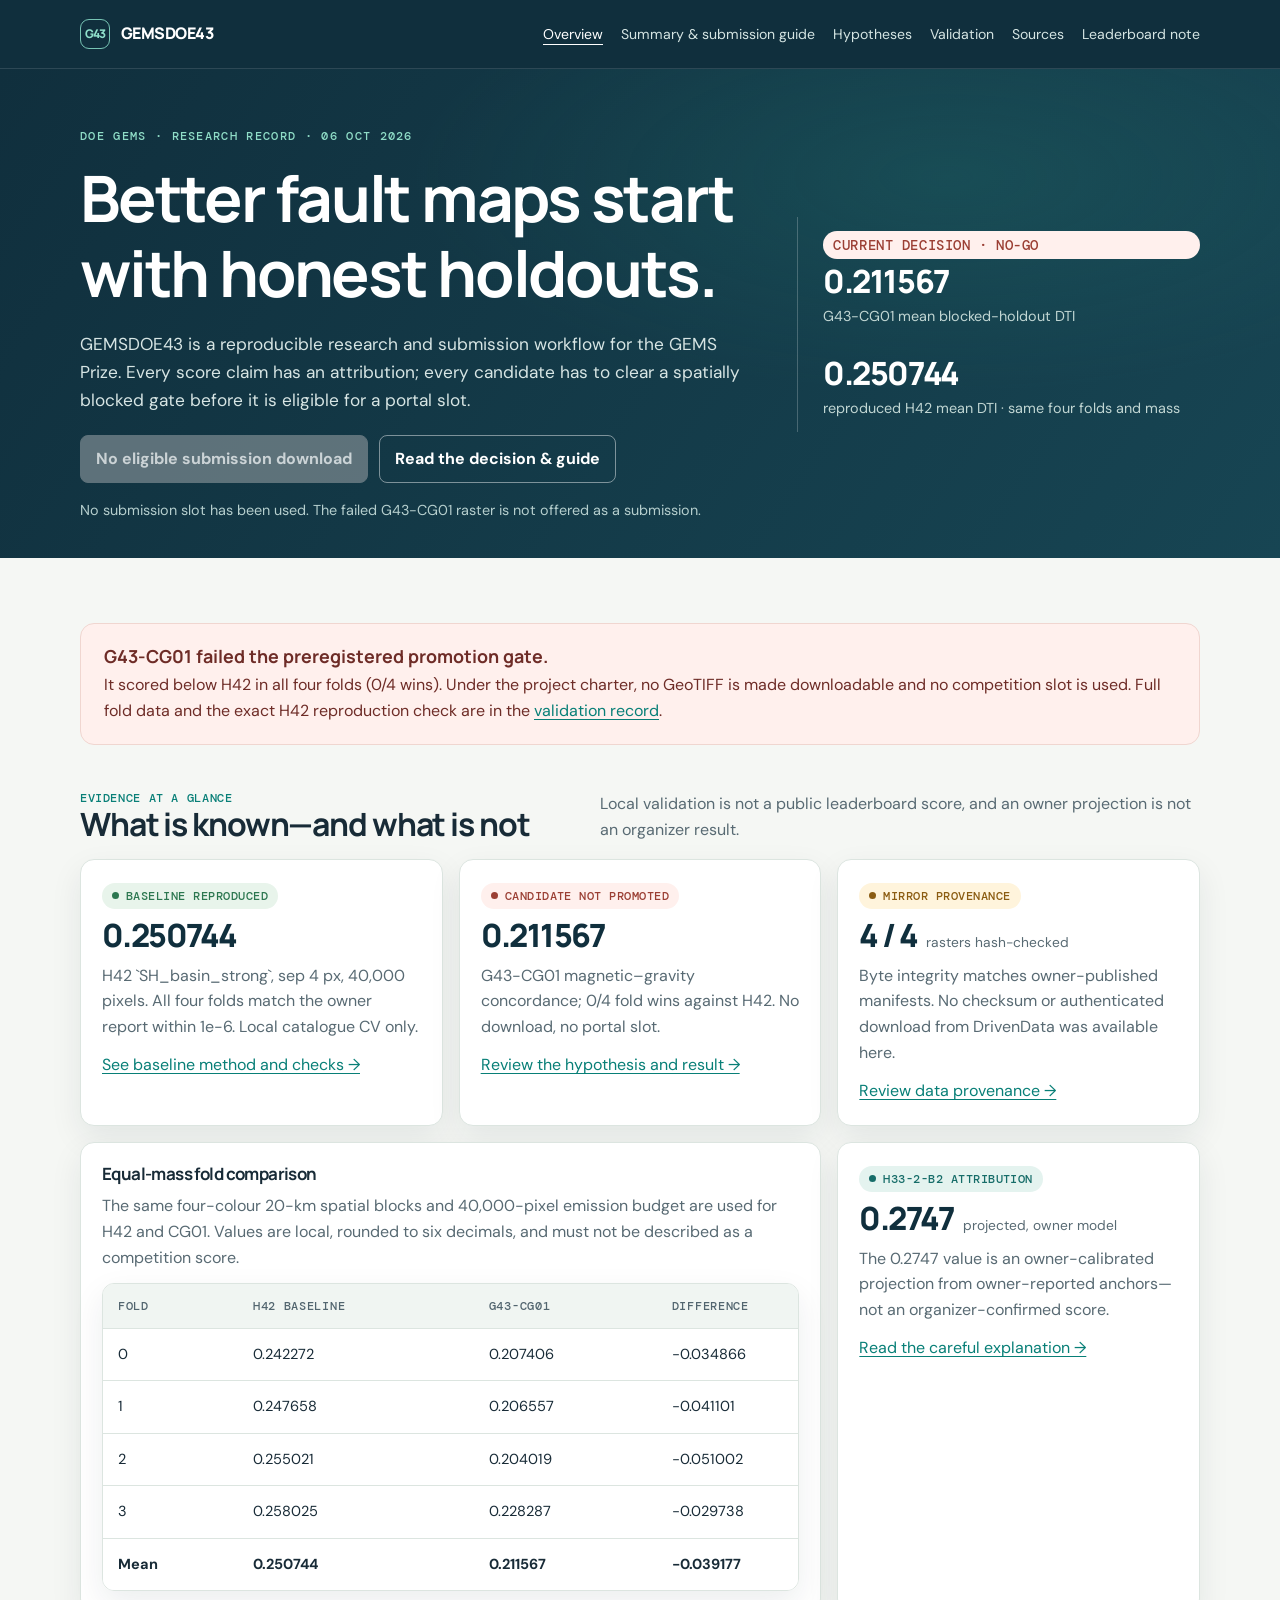
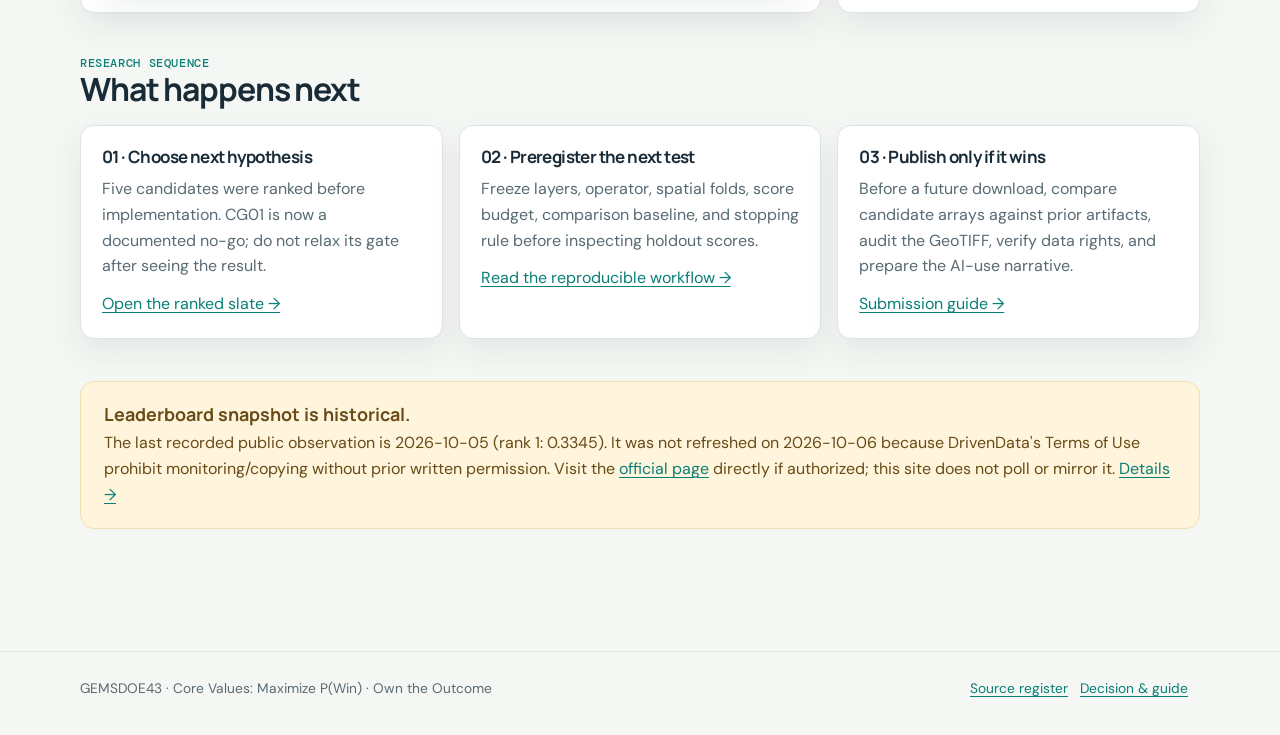
==== index.html @ 2891a9ba "Establish auditable GEMS research workflow and no-go validation Co-authored-by: arena-agent <2970537" ====
<!doctype html>
<html lang="en">
<head>
  <meta charset="utf-8">
  <meta name="viewport" content="width=device-width, initial-scale=1">
  <meta http-equiv="refresh" content="0; url=docs/index.html">
  <link rel="canonical" href="docs/index.html">
  <title>GEMSDOE43 · project site</title>
  <script>window.location.replace(new URL("docs/index.html", window.location.href));</script>
</head>
<body>
  <main style="font: 16px/1.6 system-ui, sans-serif; max-width: 48rem; margin: 12vh auto; padding: 1.5rem;">
    <h1>GEMSDOE43 research site</h1>
    <p>The project site is loading. If you are not redirected, <a href="docs/index.html">open the overview and current no-go decision</a>.</p>
  </main>
</body>
</html>
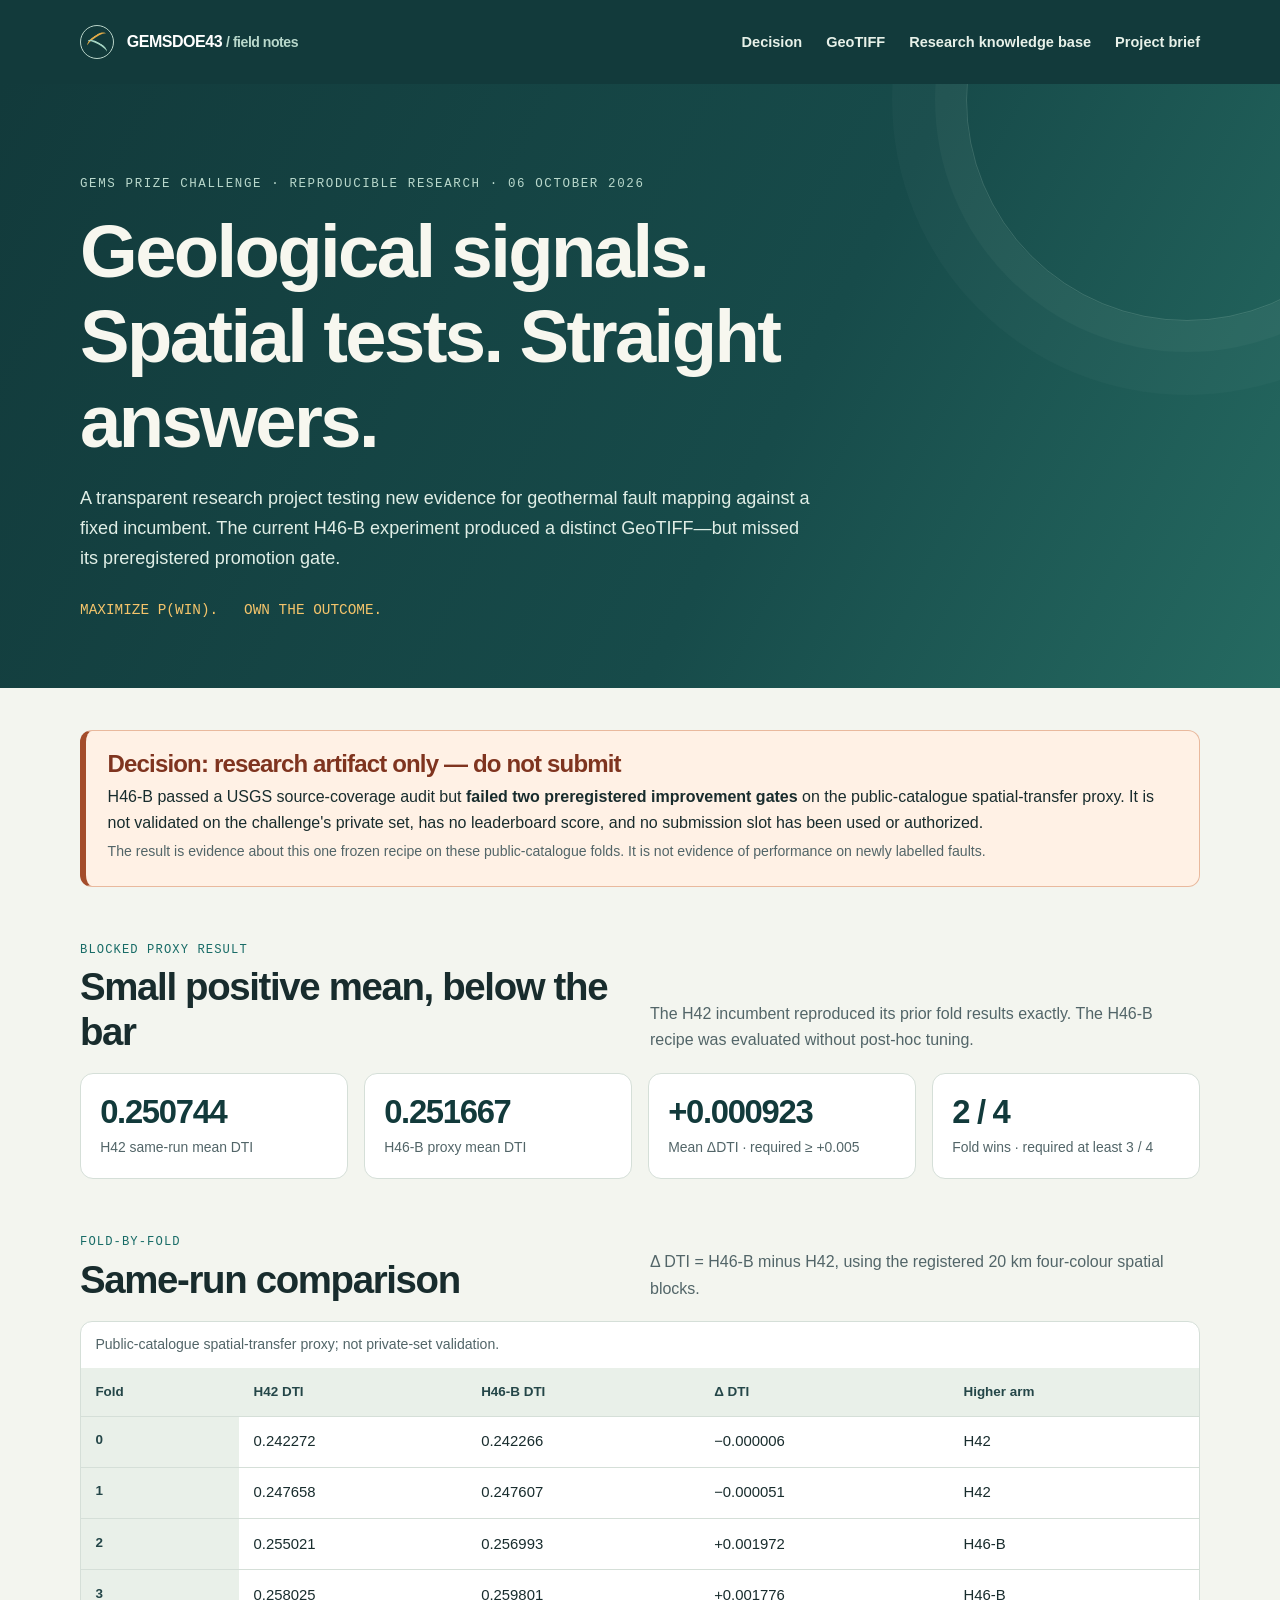
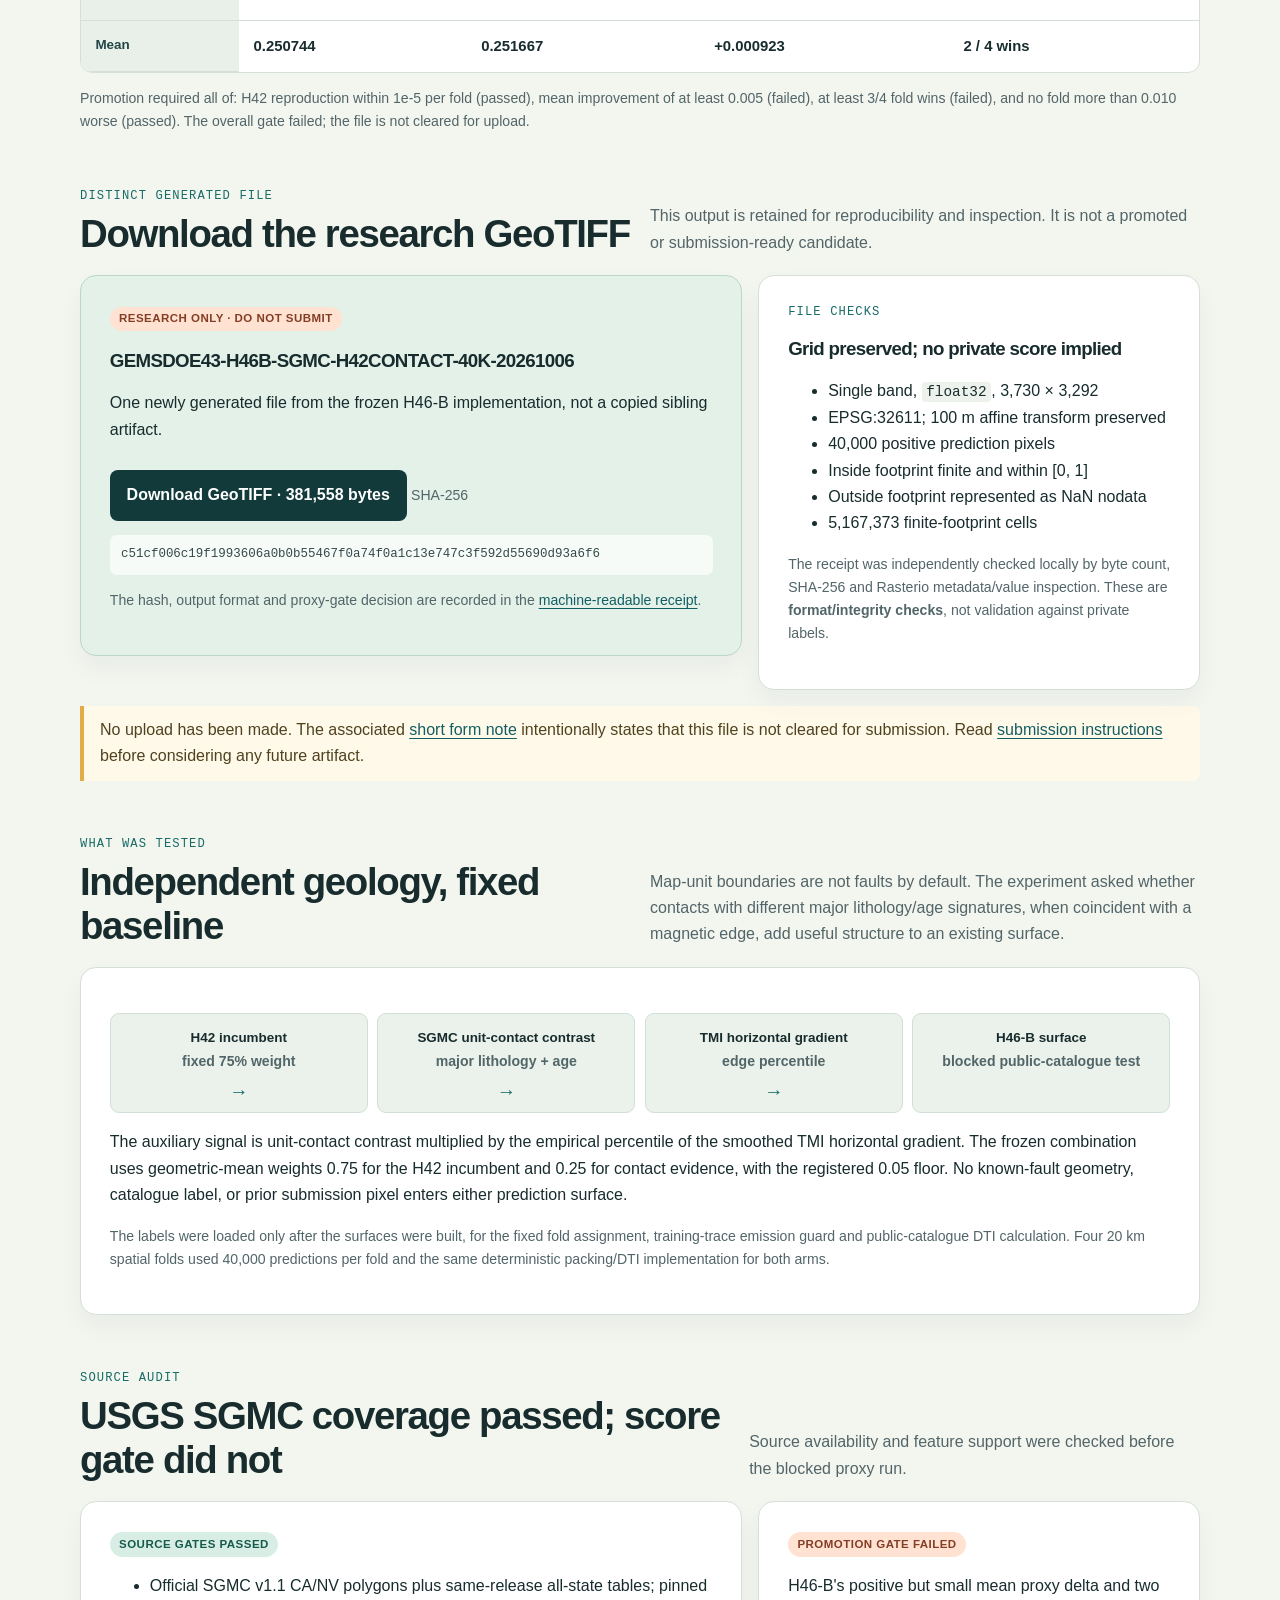
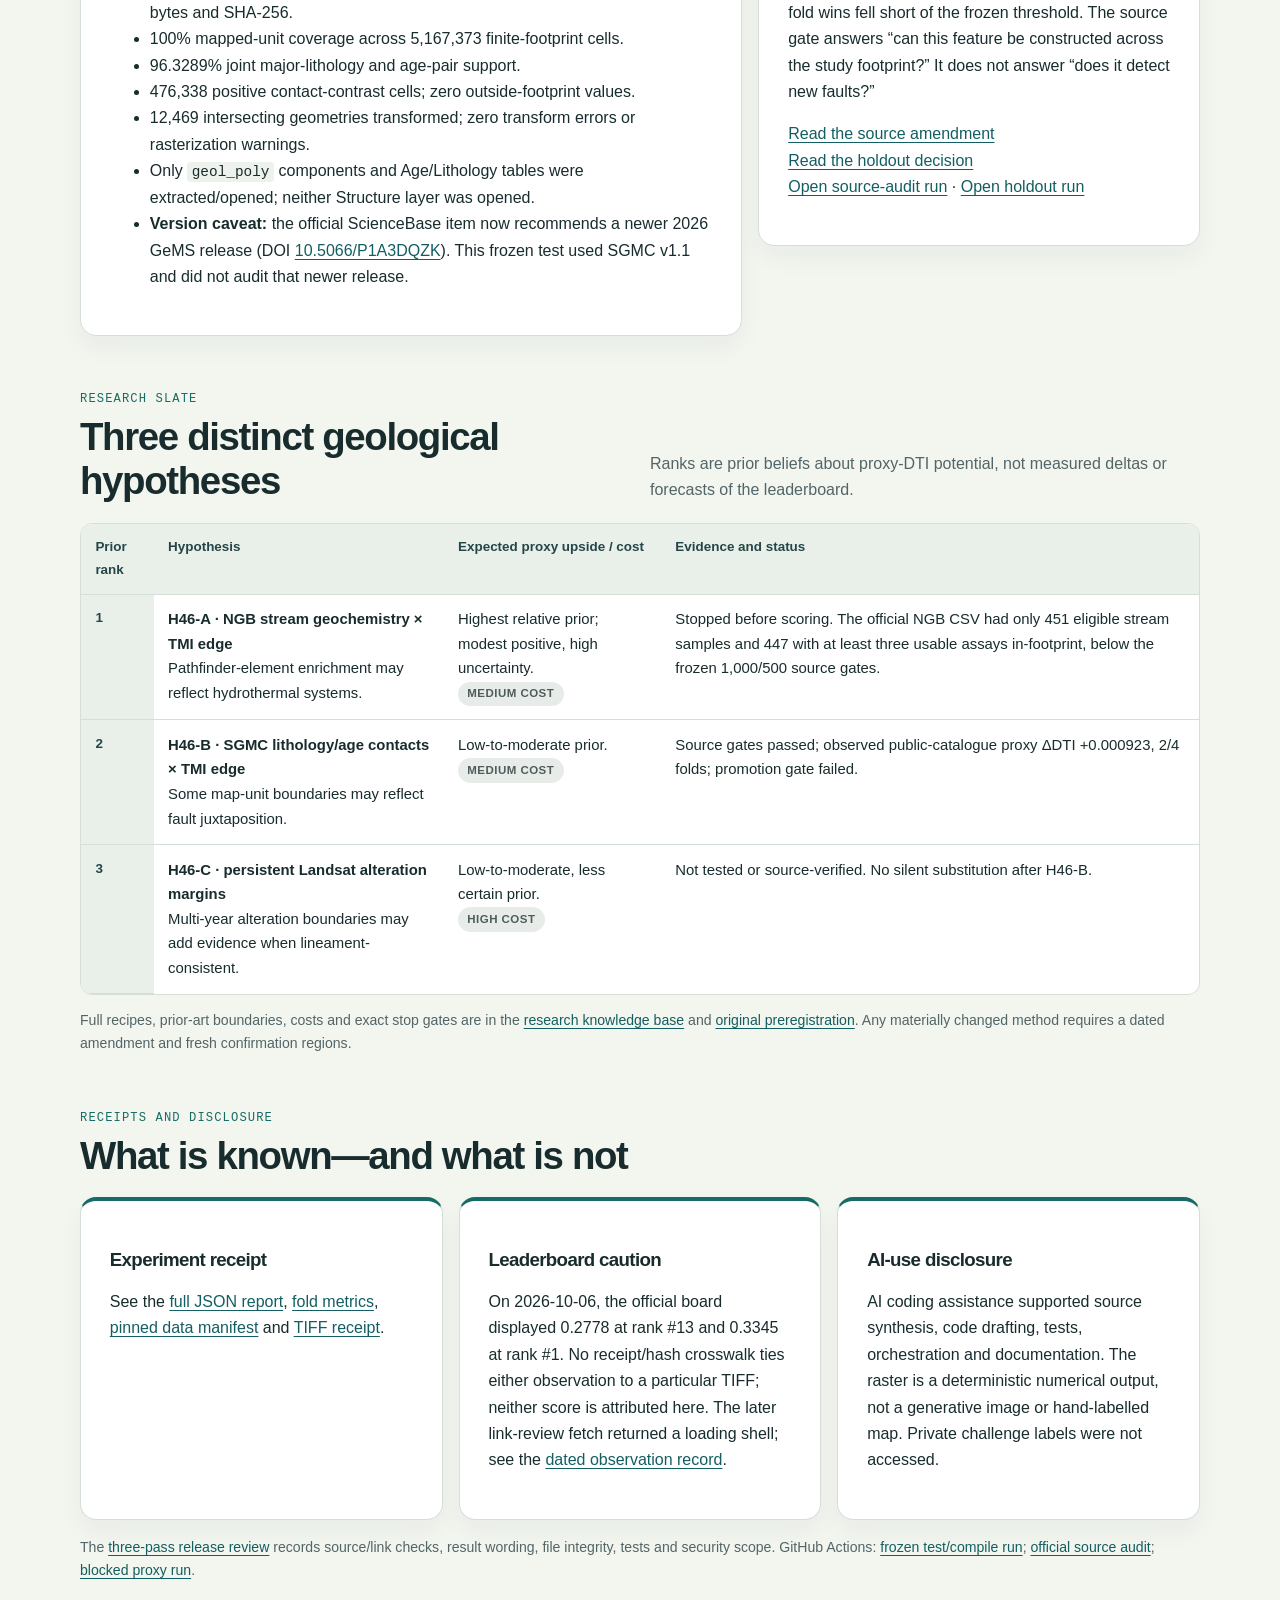
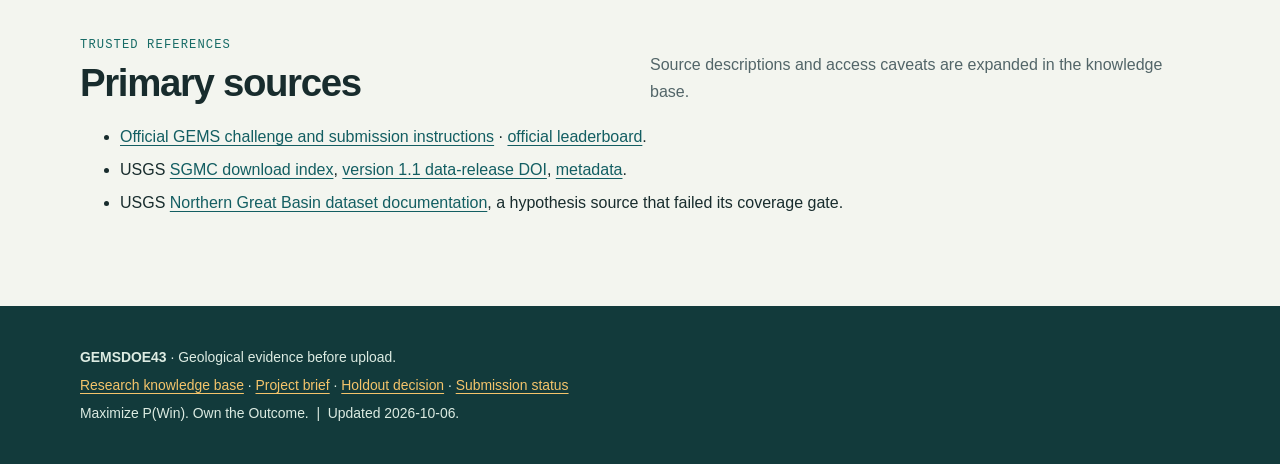
==== commit 48c491a2: "Publish H46-B research site and no-promotion decision Co-authored-by: arena-agent <297053741+arena-a" ====
--- a/index.html
+++ b/index.html
@@ -3,15 +3,192 @@
 <head>
   <meta charset="utf-8">
   <meta name="viewport" content="width=device-width, initial-scale=1">
-  <meta http-equiv="refresh" content="0; url=docs/index.html">
-  <link rel="canonical" href="docs/index.html">
-  <title>GEMSDOE43 · project site</title>
-  <script>window.location.replace(new URL("docs/index.html", window.location.href));</script>
+  <meta name="description" content="Reproducible geological fault-mapping research for the GEMS Prize Challenge: ranked hypotheses, official-source audits, a spatially blocked H46-B proxy result, and a research-only GeoTIFF.">
+  <meta name="theme-color" content="#123a3b">
+  <title>GEMSDOE43 — geology, evidence, and honest validation</title>
+  <link rel="stylesheet" href="assets/site.css">
 </head>
 <body>
-  <main style="font: 16px/1.6 system-ui, sans-serif; max-width: 48rem; margin: 12vh auto; padding: 1.5rem;">
-    <h1>GEMSDOE43 research site</h1>
-    <p>The project site is loading. If you are not redirected, <a href="docs/index.html">open the overview and current no-go decision</a>.</p>
+  <a class="skip-link" href="#main">Skip to content</a>
+  <header class="site-header">
+    <div class="header-inner">
+      <a class="brand" href="index.html" aria-label="GEMSDOE43 home"><span class="brand-mark" aria-hidden="true"></span><span>GEMSDOE43 <span class="small" style="color:#b9d8cc">/ field notes</span></span></a>
+      <nav class="nav" aria-label="Main navigation">
+        <a href="#decision">Decision</a>
+        <a href="#artifact">GeoTIFF</a>
+        <a href="knowledge-base.html">Research knowledge base</a>
+        <a href="https://github.com/buffedlizard55-lab/GEMSDOE43/blob/main/README.md">Project brief</a>
+      </nav>
+    </div>
+  </header>
+
+  <section class="hero">
+    <div class="container">
+      <div class="eyebrow">GEMS Prize Challenge · reproducible research · 06 October 2026</div>
+      <h1>Geological signals.<br>Spatial tests. Straight answers.</h1>
+      <p>A transparent research project testing new evidence for geothermal fault mapping against a fixed incumbent. The current H46-B experiment produced a distinct GeoTIFF—but missed its preregistered promotion gate.</p>
+      <p class="tagline">MAXIMIZE P(WIN). &nbsp; OWN THE OUTCOME.</p>
+    </div>
+  </section>
+
+  <main id="main" class="container">
+    <section id="decision" aria-labelledby="decision-title">
+      <div class="alert">
+        <h2 id="decision-title">Decision: research artifact only — do not submit</h2>
+        <p>H46-B passed a USGS source-coverage audit but <strong>failed two preregistered improvement gates</strong> on the public-catalogue spatial-transfer proxy. It is not validated on the challenge's private set, has no leaderboard score, and no submission slot has been used or authorized.</p>
+        <p class="small">The result is evidence about this one frozen recipe on these public-catalogue folds. It is not evidence of performance on newly labelled faults.</p>
+      </div>
+
+      <div class="section-heading">
+        <div><div class="kicker">Blocked proxy result</div><h2>Small positive mean, below the bar</h2></div>
+        <p>The H42 incumbent reproduced its prior fold results exactly. The H46-B recipe was evaluated without post-hoc tuning.</p>
+      </div>
+      <div class="grid metrics" aria-label="Experiment summary metrics">
+        <div class="metric"><strong>0.250744</strong><span>H42 same-run mean DTI</span></div>
+        <div class="metric"><strong>0.251667</strong><span>H46-B proxy mean DTI</span></div>
+        <div class="metric"><strong>+0.000923</strong><span>Mean ΔDTI · required ≥ +0.005</span></div>
+        <div class="metric"><strong>2 / 4</strong><span>Fold wins · required at least 3 / 4</span></div>
+      </div>
+
+      <div class="section-heading">
+        <div><div class="kicker">Fold-by-fold</div><h2>Same-run comparison</h2></div>
+        <p>Δ DTI = H46-B minus H42, using the registered 20 km four-colour spatial blocks.</p>
+      </div>
+      <div class="table-wrap">
+        <table>
+          <caption class="small" style="text-align:left;padding:.7rem .9rem">Public-catalogue spatial-transfer proxy; not private-set validation.</caption>
+          <thead><tr><th scope="col">Fold</th><th scope="col">H42 DTI</th><th scope="col">H46-B DTI</th><th scope="col">Δ DTI</th><th scope="col">Higher arm</th></tr></thead>
+          <tbody>
+            <tr><th scope="row">0</th><td>0.242272</td><td>0.242266</td><td>−0.000006</td><td>H42</td></tr>
+            <tr><th scope="row">1</th><td>0.247658</td><td>0.247607</td><td>−0.000051</td><td>H42</td></tr>
+            <tr><th scope="row">2</th><td>0.255021</td><td>0.256993</td><td>+0.001972</td><td>H46-B</td></tr>
+            <tr><th scope="row">3</th><td>0.258025</td><td>0.259801</td><td>+0.001776</td><td>H46-B</td></tr>
+            <tr><th scope="row">Mean</th><td><strong>0.250744</strong></td><td><strong>0.251667</strong></td><td><strong>+0.000923</strong></td><td><strong>2 / 4 wins</strong></td></tr>
+          </tbody>
+        </table>
+      </div>
+      <p class="small">Promotion required all of: H42 reproduction within 1e-5 per fold (passed), mean improvement of at least 0.005 (failed), at least 3/4 fold wins (failed), and no fold more than 0.010 worse (passed). The overall gate failed; the file is not cleared for upload.</p>
+    </section>
+
+    <section id="artifact" aria-labelledby="artifact-title">
+      <div class="section-heading">
+        <div><div class="kicker">Distinct generated file</div><h2 id="artifact-title">Download the research GeoTIFF</h2></div>
+        <p>This output is retained for reproducibility and inspection. It is not a promoted or submission-ready candidate.</p>
+      </div>
+      <div class="grid two-col">
+        <div class="panel download-card">
+          <div class="pill pill-stop">Research only · do not submit</div>
+          <h3>GEMSDOE43-H46B-SGMC-H42CONTACT-40K-20261006</h3>
+          <p>One newly generated file from the frozen H46-B implementation, not a copied sibling artifact.</p>
+          <a class="download-button" href="docs/downloads/GEMSDOE43-H46B-SGMC-H42CONTACT-40K-20261006.tif" download>Download GeoTIFF · 381,558 bytes</a>
+          <span class="small">SHA-256</span>
+          <code class="hash">c51cf006c19f1993606a0b0b55467f0a74f0a1c13e747c3f592d55690d93a6f6</code>
+          <p class="small">The hash, output format and proxy-gate decision are recorded in the <a href="evidence/h46b/submission_receipt.json">machine-readable receipt</a>.</p>
+        </div>
+        <div class="panel">
+          <div class="kicker">File checks</div>
+          <h3>Grid preserved; no private score implied</h3>
+          <ul>
+            <li>Single band, <code>float32</code>, 3,730 × 3,292</li>
+            <li>EPSG:32611; 100 m affine transform preserved</li>
+            <li>40,000 positive prediction pixels</li>
+            <li>Inside footprint finite and within [0, 1]</li>
+            <li>Outside footprint represented as NaN nodata</li>
+            <li>5,167,373 finite-footprint cells</li>
+          </ul>
+          <p class="small">The receipt was independently checked locally by byte count, SHA-256 and Rasterio metadata/value inspection. These are <strong>format/integrity checks</strong>, not validation against private labels.</p>
+        </div>
+      </div>
+      <div class="callout-note" style="margin-top:1rem">No upload has been made. The associated <a href="submission/FORM-NOTE.txt">short form note</a> intentionally states that this file is not cleared for submission. Read <a href="https://github.com/buffedlizard55-lab/GEMSDOE43/blob/main/submission/INSTRUCTIONS.md">submission instructions</a> before considering any future artifact.</div>
+    </section>
+
+    <section id="method" aria-labelledby="method-title">
+      <div class="section-heading">
+        <div><div class="kicker">What was tested</div><h2 id="method-title">Independent geology, fixed baseline</h2></div>
+        <p>Map-unit boundaries are not faults by default. The experiment asked whether contacts with different major lithology/age signatures, when coincident with a magnetic edge, add useful structure to an existing surface.</p>
+      </div>
+      <div class="panel">
+        <div class="pipeline" aria-label="Conceptual experiment pipeline">
+          <div>H42 incumbent<br><span class="small">fixed 75% weight</span></div>
+          <div>SGMC unit-contact contrast<br><span class="small">major lithology + age</span></div>
+          <div>TMI horizontal gradient<br><span class="small">edge percentile</span></div>
+          <div>H46-B surface<br><span class="small">blocked public-catalogue test</span></div>
+        </div>
+        <p>The auxiliary signal is unit-contact contrast multiplied by the empirical percentile of the smoothed TMI horizontal gradient. The frozen combination uses geometric-mean weights 0.75 for the H42 incumbent and 0.25 for contact evidence, with the registered 0.05 floor. No known-fault geometry, catalogue label, or prior submission pixel enters either prediction surface.</p>
+        <p class="small">The labels were loaded only after the surfaces were built, for the fixed fold assignment, training-trace emission guard and public-catalogue DTI calculation. Four 20 km spatial folds used 40,000 predictions per fold and the same deterministic packing/DTI implementation for both arms.</p>
+      </div>
+    </section>
+
+    <section id="source-status" aria-labelledby="source-title">
+      <div class="section-heading">
+        <div><div class="kicker">Source audit</div><h2 id="source-title">USGS SGMC coverage passed; score gate did not</h2></div>
+        <p>Source availability and feature support were checked before the blocked proxy run.</p>
+      </div>
+      <div class="grid two-col">
+        <div class="panel">
+          <span class="pill pill-pass">Source gates passed</span>
+          <ul>
+            <li>Official SGMC v1.1 CA/NV polygons plus same-release all-state tables; pinned bytes and SHA-256.</li>
+            <li>100% mapped-unit coverage across 5,167,373 finite-footprint cells.</li>
+            <li>96.3289% joint major-lithology and age-pair support.</li>
+            <li>476,338 positive contact-contrast cells; zero outside-footprint values.</li>
+            <li>12,469 intersecting geometries transformed; zero transform errors or rasterization warnings.</li>
+            <li>Only <code>geol_poly</code> components and Age/Lithology tables were extracted/opened; neither Structure layer was opened.</li>
+            <li><strong>Version caveat:</strong> the official ScienceBase item now recommends a newer 2026 GeMS release (DOI <a href="https://doi.org/10.5066/P1A3DQZK">10.5066/P1A3DQZK</a>). This frozen test used SGMC v1.1 and did not audit that newer release.</li>
+          </ul>
+        </div>
+        <div class="panel">
+          <span class="pill pill-stop">Promotion gate failed</span>
+          <p>H46-B's positive but small mean proxy delta and two fold wins fell short of the frozen threshold. The source gate answers “can this feature be constructed across the study footprint?” It does not answer “does it detect new faults?”</p>
+          <p><a href="https://github.com/buffedlizard55-lab/GEMSDOE43/blob/main/research/AMENDMENT-2026-10-06-SGMC-table-archive.md">Read the source amendment</a><br><a href="https://github.com/buffedlizard55-lab/GEMSDOE43/blob/main/research/AMENDMENT-2026-10-06-H46B-holdout.md">Read the holdout decision</a><br><a href="https://github.com/buffedlizard55-lab/GEMSDOE43/actions/runs/37455479306">Open source-audit run</a> · <a href="https://github.com/buffedlizard55-lab/GEMSDOE43/actions/runs/37455686781">Open holdout run</a></p>
+        </div>
+      </div>
+    </section>
+
+    <section id="next" aria-labelledby="next-title">
+      <div class="section-heading">
+        <div><div class="kicker">Research slate</div><h2 id="next-title">Three distinct geological hypotheses</h2></div>
+        <p>Ranks are prior beliefs about proxy-DTI potential, not measured deltas or forecasts of the leaderboard.</p>
+      </div>
+      <div class="table-wrap">
+        <table>
+          <thead><tr><th scope="col">Prior rank</th><th scope="col">Hypothesis</th><th scope="col">Expected proxy upside / cost</th><th scope="col">Evidence and status</th></tr></thead>
+          <tbody>
+            <tr><th scope="row">1</th><td><strong>H46-A · NGB stream geochemistry × TMI edge</strong><br>Pathfinder-element enrichment may reflect hydrothermal systems.</td><td>Highest relative prior; modest positive, high uncertainty.<br><span class="pill pill-neutral">Medium cost</span></td><td>Stopped before scoring. The official NGB CSV had only 451 eligible stream samples and 447 with at least three usable assays in-footprint, below the frozen 1,000/500 source gates.</td></tr>
+            <tr><th scope="row">2</th><td><strong>H46-B · SGMC lithology/age contacts × TMI edge</strong><br>Some map-unit boundaries may reflect fault juxtaposition.</td><td>Low-to-moderate prior.<br><span class="pill pill-neutral">Medium cost</span></td><td>Source gates passed; observed public-catalogue proxy ΔDTI +0.000923, 2/4 folds; promotion gate failed.</td></tr>
+            <tr><th scope="row">3</th><td><strong>H46-C · persistent Landsat alteration margins</strong><br>Multi-year alteration boundaries may add evidence when lineament-consistent.</td><td>Low-to-moderate, less certain prior.<br><span class="pill pill-neutral">High cost</span></td><td>Not tested or source-verified. No silent substitution after H46-B.</td></tr>
+          </tbody>
+        </table>
+      </div>
+      <p class="small">Full recipes, prior-art boundaries, costs and exact stop gates are in the <a href="knowledge-base.html">research knowledge base</a> and <a href="https://github.com/buffedlizard55-lab/GEMSDOE43/blob/main/research/PREREGISTRATION-2026-10-06.md">original preregistration</a>. Any materially changed method requires a dated amendment and fresh confirmation regions.</p>
+    </section>
+
+    <section id="transparency" aria-labelledby="transparency-title">
+      <div class="section-heading"><div><div class="kicker">Receipts and disclosure</div><h2 id="transparency-title">What is known—and what is not</h2></div></div>
+      <div class="grid review-grid">
+        <article class="panel"><h3>Experiment receipt</h3><p>See the <a href="evidence/h46b/experiment.json">full JSON report</a>, <a href="evidence/h46b/holdout.json">fold metrics</a>, <a href="evidence/h46b/data_manifest.json">pinned data manifest</a> and <a href="evidence/h46b/submission_receipt.json">TIFF receipt</a>.</p></article>
+        <article class="panel"><h3>Leaderboard caution</h3><p>On 2026-10-06, the official board displayed 0.2778 at rank #13 and 0.3345 at rank #1. No receipt/hash crosswalk ties either observation to a particular TIFF; neither score is attributed here. The later link-review fetch returned a loading shell; see the <a href="evidence/leaderboard_observation.json">dated observation record</a>.</p></article>
+        <article class="panel"><h3>AI-use disclosure</h3><p>AI coding assistance supported source synthesis, code drafting, tests, orchestration and documentation. The raster is a deterministic numerical output, not a generative image or hand-labelled map. Private challenge labels were not accessed.</p></article>
+      </div>
+      <p class="small" style="margin-top:1rem">The <a href="https://github.com/buffedlizard55-lab/GEMSDOE43/blob/main/research/RELEASE-REVIEW-2026-10-06.md">three-pass release review</a> records source/link checks, result wording, file integrity, tests and security scope. GitHub Actions: <a href="https://github.com/buffedlizard55-lab/GEMSDOE43/actions/runs/37455479404">frozen test/compile run</a>; <a href="https://github.com/buffedlizard55-lab/GEMSDOE43/actions/runs/37455479306">official source audit</a>; <a href="https://github.com/buffedlizard55-lab/GEMSDOE43/actions/runs/37455686781">blocked proxy run</a>.</p>
+    </section>
+
+    <section id="official" aria-labelledby="official-title">
+      <div class="section-heading"><div><div class="kicker">Trusted references</div><h2 id="official-title">Primary sources</h2></div><p>Source descriptions and access caveats are expanded in the knowledge base.</p></div>
+      <ul class="source-list">
+        <li><a href="https://www.drivendata.org/competitions/306/competition-doe-gems/page/967/">Official GEMS challenge and submission instructions</a> · <a href="https://www.drivendata.org/competitions/306/competition-doe-gems/leaderboard/">official leaderboard</a>.</li>
+        <li>USGS <a href="https://mrdata.usgs.gov/geology/state/">SGMC download index</a>, <a href="https://doi.org/10.5066/F7WH2N65">version 1.1 data-release DOI</a>, <a href="https://mrdata.usgs.gov/geology/state/USGS_SGMC_Metadata.html">metadata</a>.</li>
+        <li>USGS <a href="https://pubs.usgs.gov/of/2002/0227/data.html">Northern Great Basin dataset documentation</a>, a hypothesis source that failed its coverage gate.</li>
+      </ul>
+    </section>
   </main>
+
+  <footer class="footer">
+    <div class="footer-inner">
+      <p><strong>GEMSDOE43</strong> · Geological evidence before upload.</p>
+      <p><a href="knowledge-base.html">Research knowledge base</a> · <a href="https://github.com/buffedlizard55-lab/GEMSDOE43/blob/main/README.md">Project brief</a> · <a href="https://github.com/buffedlizard55-lab/GEMSDOE43/blob/main/research/AMENDMENT-2026-10-06-H46B-holdout.md">Holdout decision</a> · <a href="https://github.com/buffedlizard55-lab/GEMSDOE43/blob/main/submission/INSTRUCTIONS.md">Submission status</a></p>
+      <p>Maximize P(Win). Own the Outcome. &nbsp;|&nbsp; Updated 2026-10-06.</p>
+    </div>
+  </footer>
 </body>
 </html>
--- a/assets/site.css
+++ b/assets/site.css
@@ -0,0 +1,121 @@
+:root {
+  color-scheme: light;
+  --ink: #182c2d;
+  --muted: #526568;
+  --paper: #f3f5ef;
+  --surface: #ffffff;
+  --line: #d5dfd8;
+  --forest: #123a3b;
+  --teal: #176b66;
+  --mint: #d9eee4;
+  --gold: #e2ab48;
+  --warning: #7f341f;
+  --warning-bg: #fff1e5;
+  --mono: 'DM Mono', 'SFMono-Regular', Consolas, monospace;
+  --sans: 'DM Sans', Arial, sans-serif;
+  --display: 'Manrope', 'DM Sans', Arial, sans-serif;
+}
+
+* { box-sizing: border-box; }
+html { scroll-behavior: smooth; }
+body {
+  margin: 0;
+  background: var(--paper);
+  color: var(--ink);
+  font-family: var(--sans);
+  font-size: 16px;
+  line-height: 1.65;
+}
+a { color: #135e62; text-decoration-thickness: 1px; text-underline-offset: .19em; }
+a:hover { color: #8a4e00; }
+a:focus-visible, button:focus-visible { outline: 3px solid var(--gold); outline-offset: 3px; }
+.skip-link { position: absolute; left: -9999px; top: 0; z-index: 10; }
+.skip-link:focus { left: 1rem; top: 1rem; padding: .7rem 1rem; background: white; color: var(--ink); }
+.site-header { background: var(--forest); color: #f7f7ef; }
+.header-inner, .container, .footer-inner { width: min(1120px, calc(100% - 44px)); margin: 0 auto; }
+.header-inner { min-height: 84px; display: flex; align-items: center; justify-content: space-between; gap: 2rem; }
+.brand { display: inline-flex; align-items: center; gap: .8rem; color: #fff; text-decoration: none; font-family: var(--display); font-weight: 800; letter-spacing: -.03em; }
+.brand-mark { width: 34px; height: 34px; border: 1px solid #b9d4c9; border-radius: 50%; position: relative; display: inline-block; }
+.brand-mark::before, .brand-mark::after { content: ''; position: absolute; left: 5px; right: 5px; height: 7px; border-top: 2px solid var(--gold); border-radius: 50%; transform: rotate(-33deg); }
+.brand-mark::before { top: 9px; }
+.brand-mark::after { top: 16px; transform: rotate(29deg); border-color: #a5d5c3; }
+.nav { display: flex; align-items: center; gap: 1.5rem; }
+.nav a { color: #e7f1e9; text-decoration: none; font-size: .91rem; font-weight: 600; }
+.nav a:hover { color: #f4c46b; }
+.hero { background: linear-gradient(117deg, #123a3b 0%, #174b4a 60%, #256a61 100%); color: #f7f7ef; padding: clamp(3.4rem, 7vw, 6.3rem) 0 4.1rem; position: relative; overflow: hidden; }
+.hero::after { content: ''; position: absolute; width: 440px; height: 440px; border: 1px solid rgba(221,239,225,.17); border-radius: 50%; right: -128px; top: -205px; box-shadow: 0 0 0 31px rgba(221,239,225,.035), 0 0 0 74px rgba(221,239,225,.025); }
+.hero .container { position: relative; z-index: 1; }
+.eyebrow { color: #b9d8cc; font-family: var(--mono); font-size: .78rem; letter-spacing: .13em; text-transform: uppercase; }
+h1, h2, h3 { font-family: var(--display); line-height: 1.15; letter-spacing: -.035em; }
+h1 { font-size: clamp(2.4rem, 5.8vw, 4.7rem); max-width: 850px; margin: .9rem 0 1.2rem; }
+.hero p { max-width: 730px; color: #e0eee6; font-size: 1.13rem; margin: 0; }
+.hero .tagline { margin-top: 1.6rem; font-family: var(--mono); color: #f4c46b; font-size: .9rem; }
+.status-ribbon { display: inline-flex; align-items: center; gap: .55rem; border: 1px solid rgba(255,242,218,.45); background: rgba(90,40,22,.35); border-radius: 999px; padding: .4rem .8rem; color: #fff1dd; font-size: .82rem; font-weight: 700; }
+.status-dot { width: 8px; height: 8px; border-radius: 50%; background: #f4b466; }
+main { padding: 2.6rem 0 4.6rem; }
+section { scroll-margin-top: 1.5rem; }
+.section-heading { display: flex; align-items: end; justify-content: space-between; gap: 1rem; margin: 3.5rem 0 1.2rem; }
+.section-heading h2 { font-size: clamp(1.65rem, 3.5vw, 2.4rem); margin: 0; }
+.section-heading p { color: var(--muted); max-width: 550px; margin: 0; }
+.kicker { color: var(--teal); font: 500 .76rem var(--mono); letter-spacing: .09em; text-transform: uppercase; margin-bottom: .55rem; }
+.panel { background: var(--surface); border: 1px solid var(--line); border-radius: 16px; padding: clamp(1.15rem, 3vw, 1.8rem); box-shadow: 0 12px 26px rgba(18,58,59,.045); }
+.alert { background: var(--warning-bg); border: 1px solid #e9b99d; border-left: 6px solid #a44d2b; border-radius: 12px; padding: 1.2rem 1.35rem; }
+.alert h2, .alert h3 { color: var(--warning); margin: 0 0 .4rem; }
+.alert p { margin: .2rem 0; }
+.grid { display: grid; gap: 1rem; }
+.metrics { grid-template-columns: repeat(4, 1fr); margin-top: 1rem; }
+.metric { background: var(--surface); border: 1px solid var(--line); border-radius: 13px; padding: 1.2rem; }
+.metric strong { display: block; color: var(--forest); font: 800 clamp(1.5rem, 3vw, 2.05rem) var(--display); letter-spacing: -.04em; }
+.metric span { display: block; color: var(--muted); font-size: .87rem; margin-top: .3rem; }
+.two-col { grid-template-columns: 1.2fr .8fr; align-items: start; }
+.download-card { background: #e3f1e9; border-color: #bad7c8; }
+.download-button { display: inline-flex; align-items: center; justify-content: center; border-radius: 8px; background: var(--forest); color: white; padding: .78rem 1.05rem; font-weight: 700; text-decoration: none; margin: .65rem 0 .9rem; }
+.download-button:hover { background: #215e58; color: white; }
+.hash { display: block; overflow-wrap: anywhere; font: .78rem/1.6 var(--mono); color: #35484a; background: rgba(255,255,255,.7); border-radius: 7px; padding: .6rem .7rem; }
+.small { font-size: .88rem; color: var(--muted); }
+.table-wrap { overflow-x: auto; border: 1px solid var(--line); border-radius: 12px; background: white; }
+table { width: 100%; border-collapse: collapse; min-width: 690px; }
+th, td { border-bottom: 1px solid var(--line); text-align: left; vertical-align: top; padding: .8rem .9rem; }
+th { background: #e9f0e9; color: #244648; font-size: .84rem; font-weight: 700; }
+td { font-size: .93rem; }
+tr:last-child td { border-bottom: 0; }
+code, pre { font-family: var(--mono); }
+code { font-size: .9em; background: #edf2ec; padding: .13em .32em; border-radius: 4px; }
+pre { white-space: pre-wrap; overflow-wrap: anywhere; background: #f1f5ef; border: 1px solid var(--line); border-radius: 9px; padding: 1rem; color: #263b3c; font-size: .88rem; line-height: 1.65; }
+.pill { display: inline-block; vertical-align: middle; border-radius: 999px; padding: .18rem .58rem; font-size: .72rem; font-weight: 700; letter-spacing: .04em; text-transform: uppercase; }
+.pill-stop { color: #833e25; background: #ffe2d1; }
+.pill-pass { color: #165a4e; background: #d8eee4; }
+.pill-neutral { color: #4e5c5c; background: #e8ece9; }
+.steps { counter-reset: steps; list-style: none; padding: 0; }
+.steps li { counter-increment: steps; position: relative; padding: .1rem 0 1rem 3rem; }
+.steps li::before { content: counter(steps, decimal-leading-zero); position: absolute; left: 0; top: 0; color: var(--teal); font: 500 .83rem var(--mono); }
+.source-list li { margin: .42rem 0; }
+.callout-note { border-left: 4px solid var(--gold); padding: .7rem 1rem; background: #fff9e9; color: #50421f; border-radius: 0 8px 8px 0; }
+.pipeline { display: grid; grid-template-columns: repeat(4, 1fr); gap: .6rem; align-items: stretch; margin: 1rem 0; }
+.pipeline div { background: #eaf2eb; border: 1px solid #d1dfd5; border-radius: 9px; padding: .85rem .7rem; text-align: center; font-size: .84rem; font-weight: 600; }
+.pipeline div:not(:last-child)::after { content: '→'; display: block; color: var(--teal); font-size: 1.2rem; margin: .2rem 0 -.55rem; }
+.footer { background: var(--forest); color: #dcebe2; padding: 2.2rem 0; font-size: .87rem; }
+.footer a { color: #f4c46b; }
+.footer p { margin: .3rem 0; }
+.review-grid { grid-template-columns: repeat(3, 1fr); }
+.review-grid .panel { border-top: 4px solid var(--teal); }
+.mono { font-family: var(--mono); }
+
+@media (max-width: 760px) {
+  .header-inner { align-items: flex-start; flex-direction: column; padding: 1rem 0; gap: .8rem; }
+  .nav { flex-wrap: wrap; gap: .6rem 1.05rem; }
+  .nav a { font-size: .85rem; }
+  .metrics, .two-col, .review-grid { grid-template-columns: 1fr 1fr; }
+  .section-heading { align-items: flex-start; flex-direction: column; }
+  .pipeline { grid-template-columns: 1fr 1fr; }
+}
+@media (max-width: 480px) {
+  .header-inner, .container, .footer-inner { width: min(100% - 28px, 1120px); }
+  .metrics, .two-col, .review-grid, .pipeline { grid-template-columns: 1fr; }
+  .hero { padding: 3.1rem 0 3rem; }
+  .brand { font-size: .95rem; }
+}
+@media (prefers-reduced-motion: reduce) {
+  html { scroll-behavior: auto; }
+  *, *::before, *::after { animation-duration: .01ms !important; transition-duration: .01ms !important; }
+}
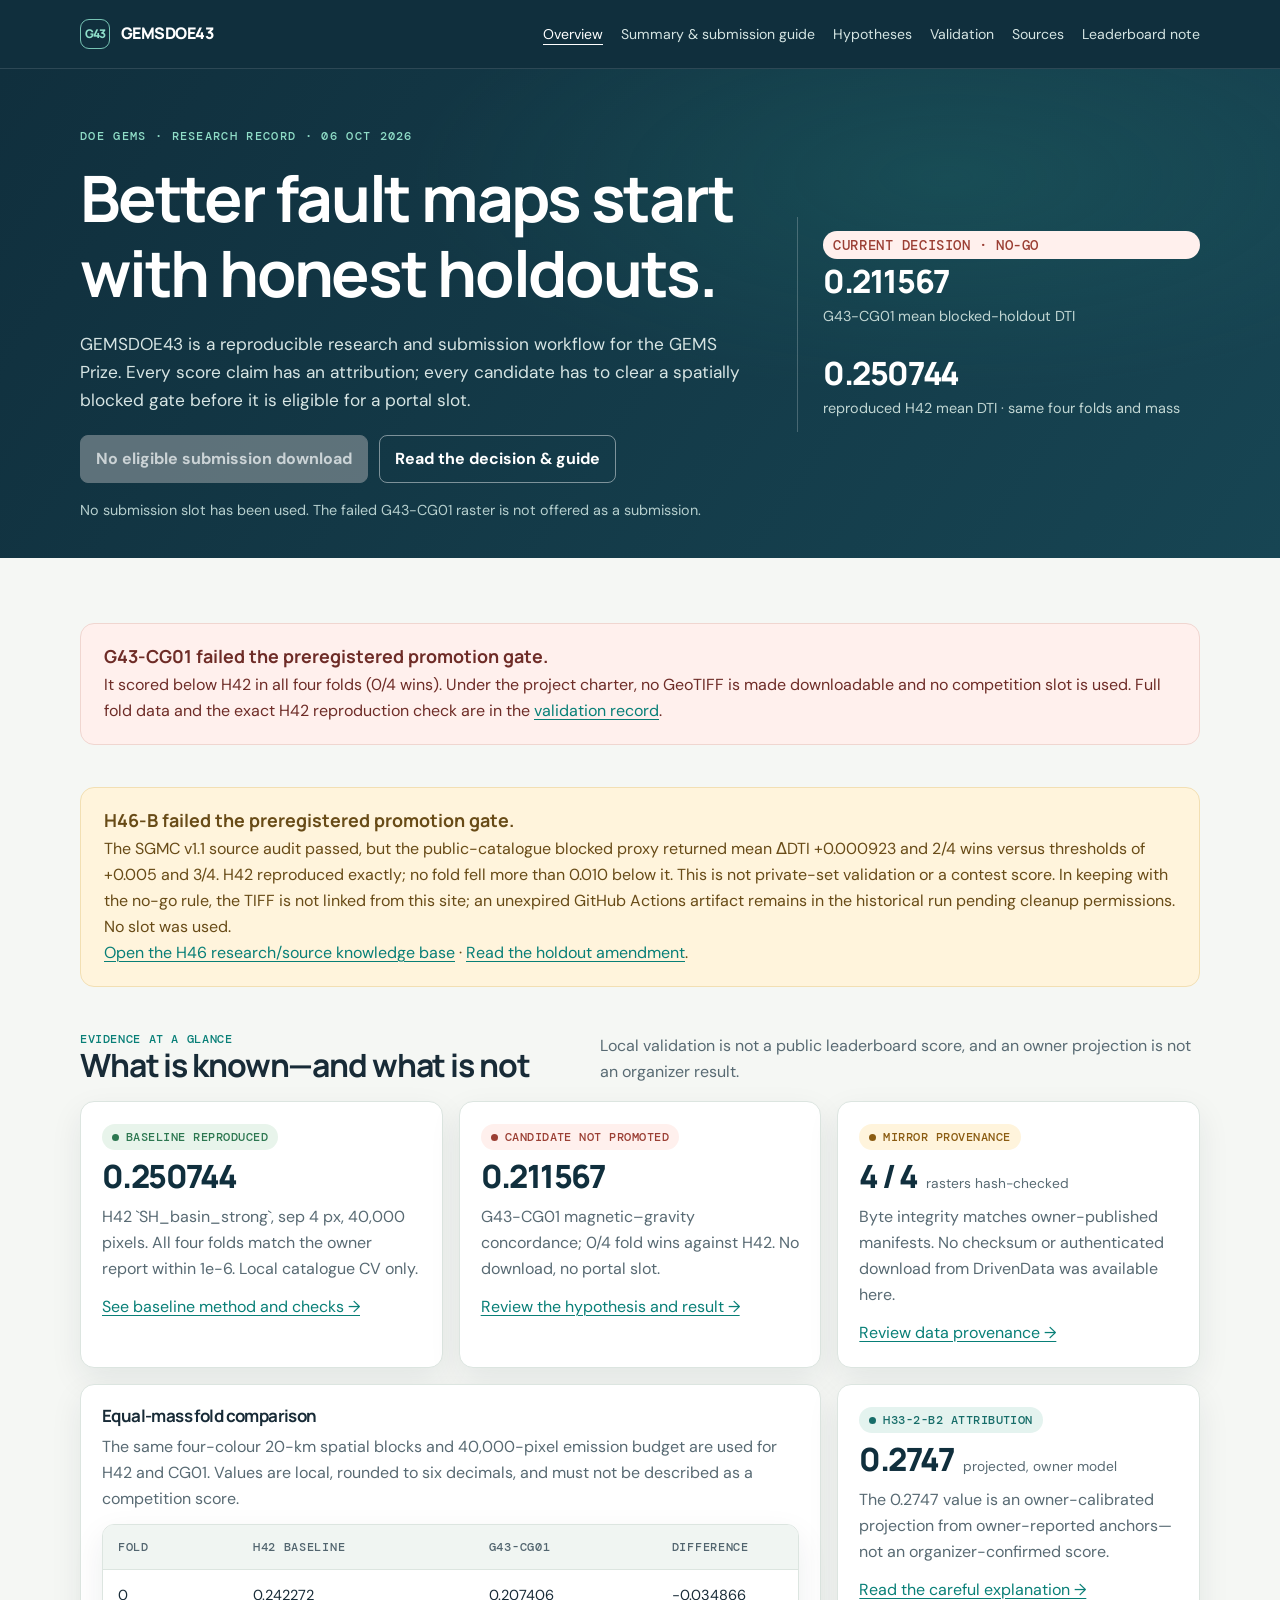
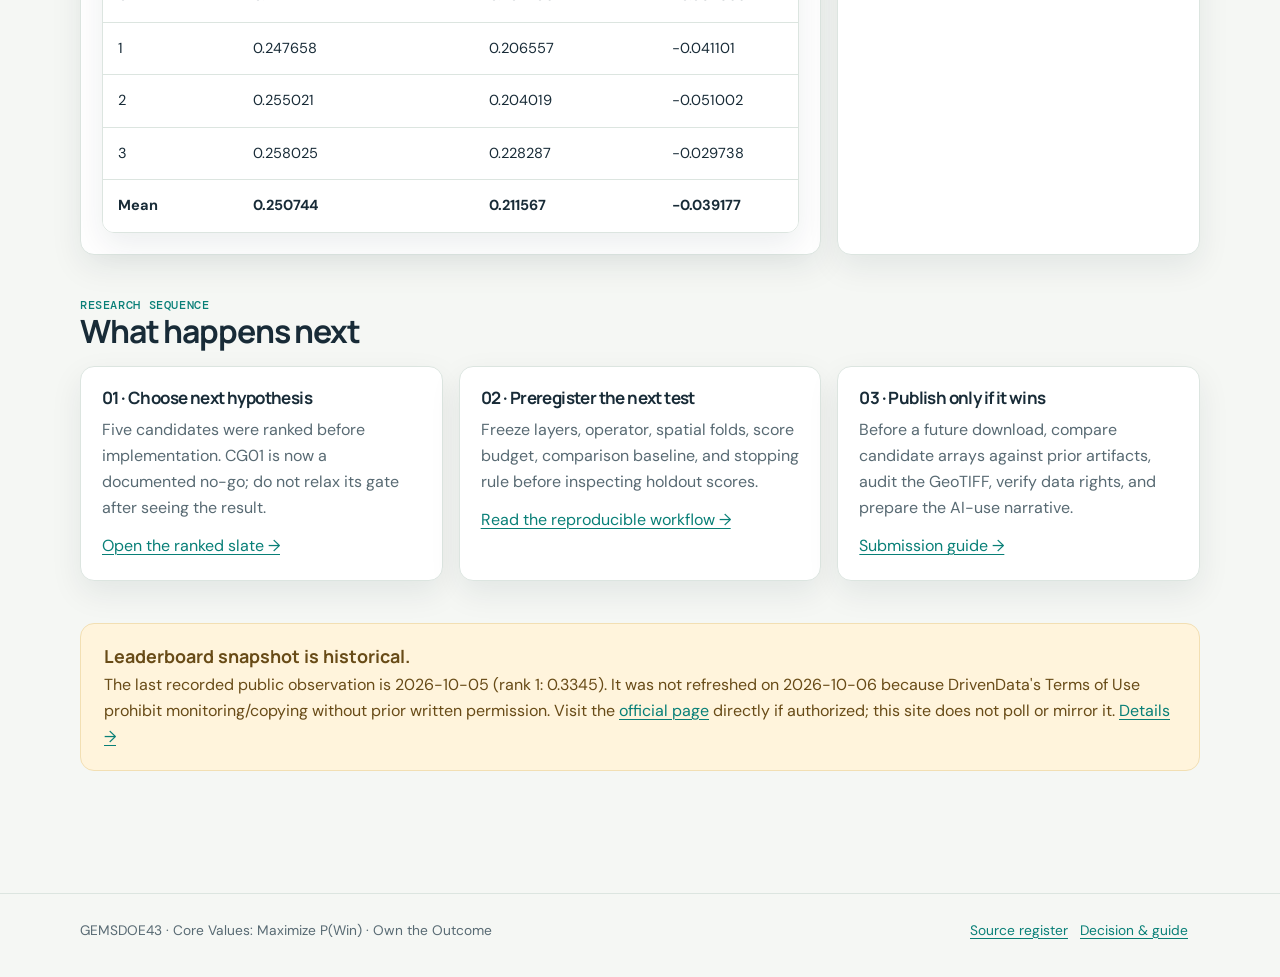
==== commit f077643b: "Merge main and resolve H46-B no-go publication conflicts" ====
--- a/index.html
+++ b/index.html
@@ -3,192 +3,15 @@
 <head>
   <meta charset="utf-8">
   <meta name="viewport" content="width=device-width, initial-scale=1">
-  <meta name="description" content="Reproducible geological fault-mapping research for the GEMS Prize Challenge: ranked hypotheses, official-source audits, a spatially blocked H46-B proxy result, and a research-only GeoTIFF.">
-  <meta name="theme-color" content="#123a3b">
-  <title>GEMSDOE43 — geology, evidence, and honest validation</title>
-  <link rel="stylesheet" href="assets/site.css">
+  <meta http-equiv="refresh" content="0; url=docs/index.html">
+  <link rel="canonical" href="docs/index.html">
+  <title>GEMSDOE43 · project site</title>
+  <script>window.location.replace(new URL("docs/index.html", window.location.href));</script>
 </head>
 <body>
-  <a class="skip-link" href="#main">Skip to content</a>
-  <header class="site-header">
-    <div class="header-inner">
-      <a class="brand" href="index.html" aria-label="GEMSDOE43 home"><span class="brand-mark" aria-hidden="true"></span><span>GEMSDOE43 <span class="small" style="color:#b9d8cc">/ field notes</span></span></a>
-      <nav class="nav" aria-label="Main navigation">
-        <a href="#decision">Decision</a>
-        <a href="#artifact">GeoTIFF</a>
-        <a href="knowledge-base.html">Research knowledge base</a>
-        <a href="https://github.com/buffedlizard55-lab/GEMSDOE43/blob/main/README.md">Project brief</a>
-      </nav>
-    </div>
-  </header>
-
-  <section class="hero">
-    <div class="container">
-      <div class="eyebrow">GEMS Prize Challenge · reproducible research · 06 October 2026</div>
-      <h1>Geological signals.<br>Spatial tests. Straight answers.</h1>
-      <p>A transparent research project testing new evidence for geothermal fault mapping against a fixed incumbent. The current H46-B experiment produced a distinct GeoTIFF—but missed its preregistered promotion gate.</p>
-      <p class="tagline">MAXIMIZE P(WIN). &nbsp; OWN THE OUTCOME.</p>
-    </div>
-  </section>
-
-  <main id="main" class="container">
-    <section id="decision" aria-labelledby="decision-title">
-      <div class="alert">
-        <h2 id="decision-title">Decision: research artifact only — do not submit</h2>
-        <p>H46-B passed a USGS source-coverage audit but <strong>failed two preregistered improvement gates</strong> on the public-catalogue spatial-transfer proxy. It is not validated on the challenge's private set, has no leaderboard score, and no submission slot has been used or authorized.</p>
-        <p class="small">The result is evidence about this one frozen recipe on these public-catalogue folds. It is not evidence of performance on newly labelled faults.</p>
-      </div>
-
-      <div class="section-heading">
-        <div><div class="kicker">Blocked proxy result</div><h2>Small positive mean, below the bar</h2></div>
-        <p>The H42 incumbent reproduced its prior fold results exactly. The H46-B recipe was evaluated without post-hoc tuning.</p>
-      </div>
-      <div class="grid metrics" aria-label="Experiment summary metrics">
-        <div class="metric"><strong>0.250744</strong><span>H42 same-run mean DTI</span></div>
-        <div class="metric"><strong>0.251667</strong><span>H46-B proxy mean DTI</span></div>
-        <div class="metric"><strong>+0.000923</strong><span>Mean ΔDTI · required ≥ +0.005</span></div>
-        <div class="metric"><strong>2 / 4</strong><span>Fold wins · required at least 3 / 4</span></div>
-      </div>
-
-      <div class="section-heading">
-        <div><div class="kicker">Fold-by-fold</div><h2>Same-run comparison</h2></div>
-        <p>Δ DTI = H46-B minus H42, using the registered 20 km four-colour spatial blocks.</p>
-      </div>
-      <div class="table-wrap">
-        <table>
-          <caption class="small" style="text-align:left;padding:.7rem .9rem">Public-catalogue spatial-transfer proxy; not private-set validation.</caption>
-          <thead><tr><th scope="col">Fold</th><th scope="col">H42 DTI</th><th scope="col">H46-B DTI</th><th scope="col">Δ DTI</th><th scope="col">Higher arm</th></tr></thead>
-          <tbody>
-            <tr><th scope="row">0</th><td>0.242272</td><td>0.242266</td><td>−0.000006</td><td>H42</td></tr>
-            <tr><th scope="row">1</th><td>0.247658</td><td>0.247607</td><td>−0.000051</td><td>H42</td></tr>
-            <tr><th scope="row">2</th><td>0.255021</td><td>0.256993</td><td>+0.001972</td><td>H46-B</td></tr>
-            <tr><th scope="row">3</th><td>0.258025</td><td>0.259801</td><td>+0.001776</td><td>H46-B</td></tr>
-            <tr><th scope="row">Mean</th><td><strong>0.250744</strong></td><td><strong>0.251667</strong></td><td><strong>+0.000923</strong></td><td><strong>2 / 4 wins</strong></td></tr>
-          </tbody>
-        </table>
-      </div>
-      <p class="small">Promotion required all of: H42 reproduction within 1e-5 per fold (passed), mean improvement of at least 0.005 (failed), at least 3/4 fold wins (failed), and no fold more than 0.010 worse (passed). The overall gate failed; the file is not cleared for upload.</p>
-    </section>
-
-    <section id="artifact" aria-labelledby="artifact-title">
-      <div class="section-heading">
-        <div><div class="kicker">Distinct generated file</div><h2 id="artifact-title">Download the research GeoTIFF</h2></div>
-        <p>This output is retained for reproducibility and inspection. It is not a promoted or submission-ready candidate.</p>
-      </div>
-      <div class="grid two-col">
-        <div class="panel download-card">
-          <div class="pill pill-stop">Research only · do not submit</div>
-          <h3>GEMSDOE43-H46B-SGMC-H42CONTACT-40K-20261006</h3>
-          <p>One newly generated file from the frozen H46-B implementation, not a copied sibling artifact.</p>
-          <a class="download-button" href="docs/downloads/GEMSDOE43-H46B-SGMC-H42CONTACT-40K-20261006.tif" download>Download GeoTIFF · 381,558 bytes</a>
-          <span class="small">SHA-256</span>
-          <code class="hash">c51cf006c19f1993606a0b0b55467f0a74f0a1c13e747c3f592d55690d93a6f6</code>
-          <p class="small">The hash, output format and proxy-gate decision are recorded in the <a href="evidence/h46b/submission_receipt.json">machine-readable receipt</a>.</p>
-        </div>
-        <div class="panel">
-          <div class="kicker">File checks</div>
-          <h3>Grid preserved; no private score implied</h3>
-          <ul>
-            <li>Single band, <code>float32</code>, 3,730 × 3,292</li>
-            <li>EPSG:32611; 100 m affine transform preserved</li>
-            <li>40,000 positive prediction pixels</li>
-            <li>Inside footprint finite and within [0, 1]</li>
-            <li>Outside footprint represented as NaN nodata</li>
-            <li>5,167,373 finite-footprint cells</li>
-          </ul>
-          <p class="small">The receipt was independently checked locally by byte count, SHA-256 and Rasterio metadata/value inspection. These are <strong>format/integrity checks</strong>, not validation against private labels.</p>
-        </div>
-      </div>
-      <div class="callout-note" style="margin-top:1rem">No upload has been made. The associated <a href="submission/FORM-NOTE.txt">short form note</a> intentionally states that this file is not cleared for submission. Read <a href="https://github.com/buffedlizard55-lab/GEMSDOE43/blob/main/submission/INSTRUCTIONS.md">submission instructions</a> before considering any future artifact.</div>
-    </section>
-
-    <section id="method" aria-labelledby="method-title">
-      <div class="section-heading">
-        <div><div class="kicker">What was tested</div><h2 id="method-title">Independent geology, fixed baseline</h2></div>
-        <p>Map-unit boundaries are not faults by default. The experiment asked whether contacts with different major lithology/age signatures, when coincident with a magnetic edge, add useful structure to an existing surface.</p>
-      </div>
-      <div class="panel">
-        <div class="pipeline" aria-label="Conceptual experiment pipeline">
-          <div>H42 incumbent<br><span class="small">fixed 75% weight</span></div>
-          <div>SGMC unit-contact contrast<br><span class="small">major lithology + age</span></div>
-          <div>TMI horizontal gradient<br><span class="small">edge percentile</span></div>
-          <div>H46-B surface<br><span class="small">blocked public-catalogue test</span></div>
-        </div>
-        <p>The auxiliary signal is unit-contact contrast multiplied by the empirical percentile of the smoothed TMI horizontal gradient. The frozen combination uses geometric-mean weights 0.75 for the H42 incumbent and 0.25 for contact evidence, with the registered 0.05 floor. No known-fault geometry, catalogue label, or prior submission pixel enters either prediction surface.</p>
-        <p class="small">The labels were loaded only after the surfaces were built, for the fixed fold assignment, training-trace emission guard and public-catalogue DTI calculation. Four 20 km spatial folds used 40,000 predictions per fold and the same deterministic packing/DTI implementation for both arms.</p>
-      </div>
-    </section>
-
-    <section id="source-status" aria-labelledby="source-title">
-      <div class="section-heading">
-        <div><div class="kicker">Source audit</div><h2 id="source-title">USGS SGMC coverage passed; score gate did not</h2></div>
-        <p>Source availability and feature support were checked before the blocked proxy run.</p>
-      </div>
-      <div class="grid two-col">
-        <div class="panel">
-          <span class="pill pill-pass">Source gates passed</span>
-          <ul>
-            <li>Official SGMC v1.1 CA/NV polygons plus same-release all-state tables; pinned bytes and SHA-256.</li>
-            <li>100% mapped-unit coverage across 5,167,373 finite-footprint cells.</li>
-            <li>96.3289% joint major-lithology and age-pair support.</li>
-            <li>476,338 positive contact-contrast cells; zero outside-footprint values.</li>
-            <li>12,469 intersecting geometries transformed; zero transform errors or rasterization warnings.</li>
-            <li>Only <code>geol_poly</code> components and Age/Lithology tables were extracted/opened; neither Structure layer was opened.</li>
-            <li><strong>Version caveat:</strong> the official ScienceBase item now recommends a newer 2026 GeMS release (DOI <a href="https://doi.org/10.5066/P1A3DQZK">10.5066/P1A3DQZK</a>). This frozen test used SGMC v1.1 and did not audit that newer release.</li>
-          </ul>
-        </div>
-        <div class="panel">
-          <span class="pill pill-stop">Promotion gate failed</span>
-          <p>H46-B's positive but small mean proxy delta and two fold wins fell short of the frozen threshold. The source gate answers “can this feature be constructed across the study footprint?” It does not answer “does it detect new faults?”</p>
-          <p><a href="https://github.com/buffedlizard55-lab/GEMSDOE43/blob/main/research/AMENDMENT-2026-10-06-SGMC-table-archive.md">Read the source amendment</a><br><a href="https://github.com/buffedlizard55-lab/GEMSDOE43/blob/main/research/AMENDMENT-2026-10-06-H46B-holdout.md">Read the holdout decision</a><br><a href="https://github.com/buffedlizard55-lab/GEMSDOE43/actions/runs/37455479306">Open source-audit run</a> · <a href="https://github.com/buffedlizard55-lab/GEMSDOE43/actions/runs/37455686781">Open holdout run</a></p>
-        </div>
-      </div>
-    </section>
-
-    <section id="next" aria-labelledby="next-title">
-      <div class="section-heading">
-        <div><div class="kicker">Research slate</div><h2 id="next-title">Three distinct geological hypotheses</h2></div>
-        <p>Ranks are prior beliefs about proxy-DTI potential, not measured deltas or forecasts of the leaderboard.</p>
-      </div>
-      <div class="table-wrap">
-        <table>
-          <thead><tr><th scope="col">Prior rank</th><th scope="col">Hypothesis</th><th scope="col">Expected proxy upside / cost</th><th scope="col">Evidence and status</th></tr></thead>
-          <tbody>
-            <tr><th scope="row">1</th><td><strong>H46-A · NGB stream geochemistry × TMI edge</strong><br>Pathfinder-element enrichment may reflect hydrothermal systems.</td><td>Highest relative prior; modest positive, high uncertainty.<br><span class="pill pill-neutral">Medium cost</span></td><td>Stopped before scoring. The official NGB CSV had only 451 eligible stream samples and 447 with at least three usable assays in-footprint, below the frozen 1,000/500 source gates.</td></tr>
-            <tr><th scope="row">2</th><td><strong>H46-B · SGMC lithology/age contacts × TMI edge</strong><br>Some map-unit boundaries may reflect fault juxtaposition.</td><td>Low-to-moderate prior.<br><span class="pill pill-neutral">Medium cost</span></td><td>Source gates passed; observed public-catalogue proxy ΔDTI +0.000923, 2/4 folds; promotion gate failed.</td></tr>
-            <tr><th scope="row">3</th><td><strong>H46-C · persistent Landsat alteration margins</strong><br>Multi-year alteration boundaries may add evidence when lineament-consistent.</td><td>Low-to-moderate, less certain prior.<br><span class="pill pill-neutral">High cost</span></td><td>Not tested or source-verified. No silent substitution after H46-B.</td></tr>
-          </tbody>
-        </table>
-      </div>
-      <p class="small">Full recipes, prior-art boundaries, costs and exact stop gates are in the <a href="knowledge-base.html">research knowledge base</a> and <a href="https://github.com/buffedlizard55-lab/GEMSDOE43/blob/main/research/PREREGISTRATION-2026-10-06.md">original preregistration</a>. Any materially changed method requires a dated amendment and fresh confirmation regions.</p>
-    </section>
-
-    <section id="transparency" aria-labelledby="transparency-title">
-      <div class="section-heading"><div><div class="kicker">Receipts and disclosure</div><h2 id="transparency-title">What is known—and what is not</h2></div></div>
-      <div class="grid review-grid">
-        <article class="panel"><h3>Experiment receipt</h3><p>See the <a href="evidence/h46b/experiment.json">full JSON report</a>, <a href="evidence/h46b/holdout.json">fold metrics</a>, <a href="evidence/h46b/data_manifest.json">pinned data manifest</a> and <a href="evidence/h46b/submission_receipt.json">TIFF receipt</a>.</p></article>
-        <article class="panel"><h3>Leaderboard caution</h3><p>On 2026-10-06, the official board displayed 0.2778 at rank #13 and 0.3345 at rank #1. No receipt/hash crosswalk ties either observation to a particular TIFF; neither score is attributed here. The later link-review fetch returned a loading shell; see the <a href="evidence/leaderboard_observation.json">dated observation record</a>.</p></article>
-        <article class="panel"><h3>AI-use disclosure</h3><p>AI coding assistance supported source synthesis, code drafting, tests, orchestration and documentation. The raster is a deterministic numerical output, not a generative image or hand-labelled map. Private challenge labels were not accessed.</p></article>
-      </div>
-      <p class="small" style="margin-top:1rem">The <a href="https://github.com/buffedlizard55-lab/GEMSDOE43/blob/main/research/RELEASE-REVIEW-2026-10-06.md">three-pass release review</a> records source/link checks, result wording, file integrity, tests and security scope. GitHub Actions: <a href="https://github.com/buffedlizard55-lab/GEMSDOE43/actions/runs/37455479404">frozen test/compile run</a>; <a href="https://github.com/buffedlizard55-lab/GEMSDOE43/actions/runs/37455479306">official source audit</a>; <a href="https://github.com/buffedlizard55-lab/GEMSDOE43/actions/runs/37455686781">blocked proxy run</a>.</p>
-    </section>
-
-    <section id="official" aria-labelledby="official-title">
-      <div class="section-heading"><div><div class="kicker">Trusted references</div><h2 id="official-title">Primary sources</h2></div><p>Source descriptions and access caveats are expanded in the knowledge base.</p></div>
-      <ul class="source-list">
-        <li><a href="https://www.drivendata.org/competitions/306/competition-doe-gems/page/967/">Official GEMS challenge and submission instructions</a> · <a href="https://www.drivendata.org/competitions/306/competition-doe-gems/leaderboard/">official leaderboard</a>.</li>
-        <li>USGS <a href="https://mrdata.usgs.gov/geology/state/">SGMC download index</a>, <a href="https://doi.org/10.5066/F7WH2N65">version 1.1 data-release DOI</a>, <a href="https://mrdata.usgs.gov/geology/state/USGS_SGMC_Metadata.html">metadata</a>.</li>
-        <li>USGS <a href="https://pubs.usgs.gov/of/2002/0227/data.html">Northern Great Basin dataset documentation</a>, a hypothesis source that failed its coverage gate.</li>
-      </ul>
-    </section>
+  <main style="font: 16px/1.6 system-ui, sans-serif; max-width: 48rem; margin: 12vh auto; padding: 1.5rem;">
+    <h1>GEMSDOE43 research site</h1>
+    <p>The project site is loading. If you are not redirected, <a href="docs/index.html">open the overview and current no-go decision</a>.</p>
   </main>
-
-  <footer class="footer">
-    <div class="footer-inner">
-      <p><strong>GEMSDOE43</strong> · Geological evidence before upload.</p>
-      <p><a href="knowledge-base.html">Research knowledge base</a> · <a href="https://github.com/buffedlizard55-lab/GEMSDOE43/blob/main/README.md">Project brief</a> · <a href="https://github.com/buffedlizard55-lab/GEMSDOE43/blob/main/research/AMENDMENT-2026-10-06-H46B-holdout.md">Holdout decision</a> · <a href="https://github.com/buffedlizard55-lab/GEMSDOE43/blob/main/submission/INSTRUCTIONS.md">Submission status</a></p>
-      <p>Maximize P(Win). Own the Outcome. &nbsp;|&nbsp; Updated 2026-10-06.</p>
-    </div>
-  </footer>
 </body>
 </html>
